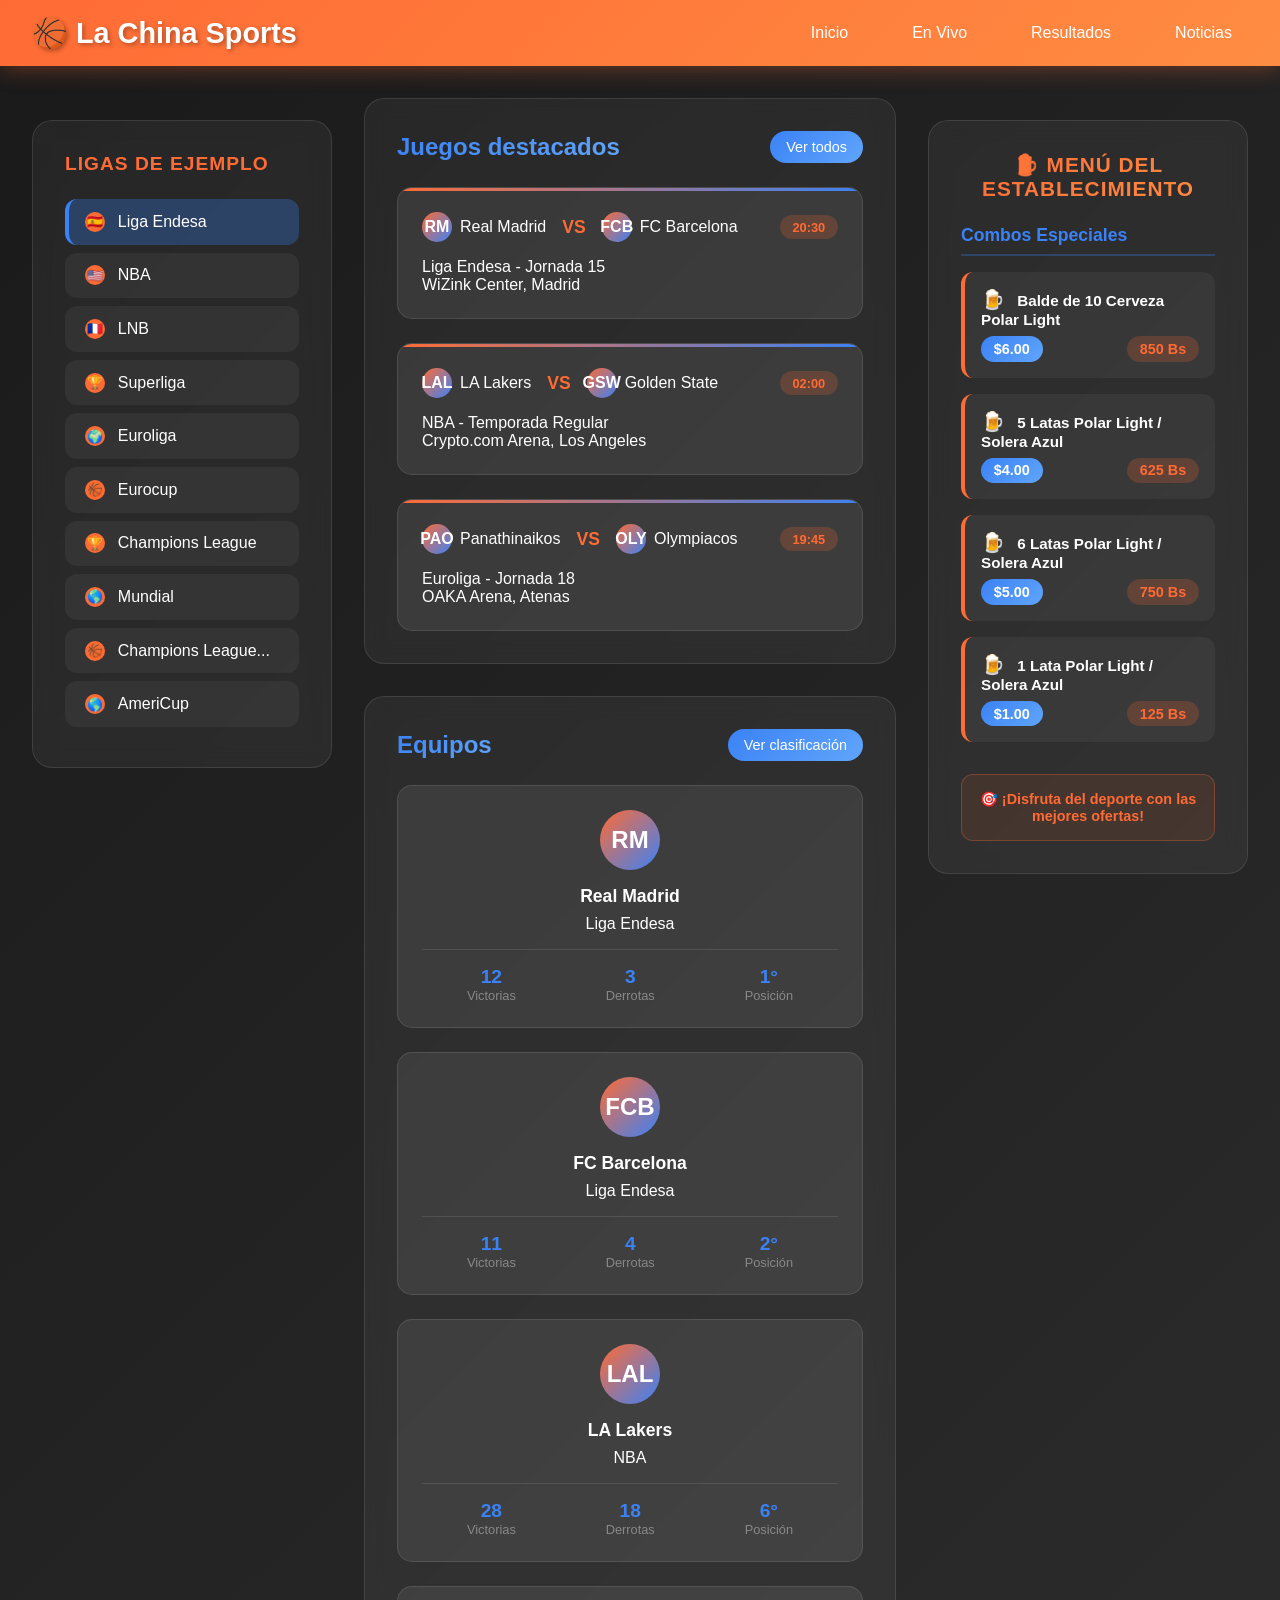
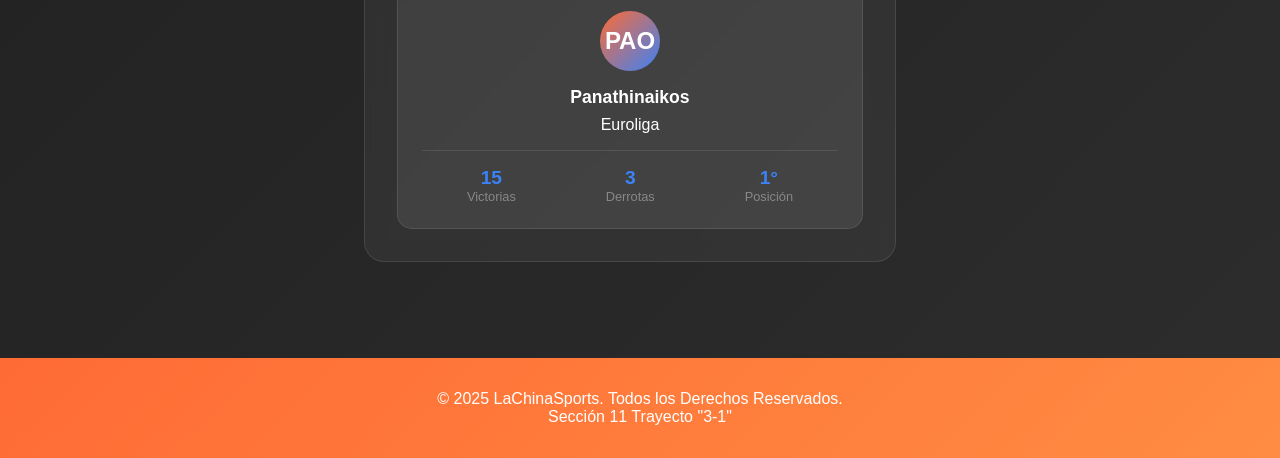
==== index.html @ 9b8b511a "Add files via upload" ====
<!DOCTYPE html>
<html lang="es">
<head>
    <meta charset="UTF-8">
    <meta name="viewport" content="width=device-width, initial-scale=1.0">
    <title>La China Sports</title>
    <link rel="stylesheet" href="styles.css">
</head>
<body>
    <header class="header">
        <div class="header-content">
            <div class="logo">🏀 La China Sports</div>
            
            <button class="menu-toggle">☰</button>
            <nav>
                <ul class="nav-links">
                    <li><a href="#home">Inicio</a></li>
                    <li><a href="#live">En Vivo</a></li>
                    <li><a href="#scores">Resultados</a></li>
                    <li><a href="#news">Noticias</a></li>
                </ul>
            </nav>
        </div>
    </header>

    <div class="main-container">
        <aside class="sidebar">
            <h3>Ligas de ejemplo</h3>
            <ul class="league-list">
                <li class="league-item active">
                    <span class="league-icon">🇪🇸</span>
                    <span>Liga Endesa</span>
                </li>
                <li class="league-item">
                    <span class="league-icon">🇺🇸</span>
                    <span>NBA</span>
                </li>
                <li class="league-item">
                    <span class="league-icon">🇫🇷</span>
                    <span>LNB</span>
                </li>
                <li class="league-item">
                    <span class="league-icon">🏆</span>
                    <span>Superliga</span>
                </li>
                <li class="league-item">
                    <span class="league-icon">🌍</span>
                    <span>Euroliga</span>
                </li>
                <li class="league-item">
                    <span class="league-icon">🏀</span>
                    <span>Eurocup</span>
                </li>
                <li class="league-item">
                    <span class="league-icon">🏆</span>
                    <span>Champions League</span>
                </li>
                <li class="league-item">
                    <span class="league-icon">🌎</span>
                    <span>Mundial</span>
                </li>
                <li class="league-item">
                    <span class="league-icon">🏀</span>
                    <span>Champions League...</span>
                </li>
                <li class="league-item">
                    <span class="league-icon">🌎</span>
                    <span>AmeriCup</span>
                </li>
            </ul>
        </aside>

        <main class="content-area">
            <section class="content-section">
                <div class="section-header">
                    <h2 class="section-title">Juegos destacados</h2>
                    <button class="view-all">Ver todos</button>
                </div>
                <div class="games-grid">
                    <div class="game-card">
                        <div class="game-info">
                            <div class="teams">
                                <div class="team">
                                    <div class="team-logo">RM</div>
                                    <span>Real Madrid</span>
                                </div>
                                <span class="vs">VS</span>
                                <div class="team">
                                    <div class="team-logo">FCB</div>
                                    <span>FC Barcelona</span>
                                </div>
                            </div>
                            <div class="game-time">20:30</div>
                        </div>
                        <div class="game-details">
                            <p>Liga Endesa - Jornada 15</p>
                            <p>WiZink Center, Madrid</p>
                        </div>
                    </div>
                    
                    <div class="game-card">
                        <div class="game-info">
                            <div class="teams">
                                <div class="team">
                                    <div class="team-logo">LAL</div>
                                    <span>LA Lakers</span>
                                </div>
                                <span class="vs">VS</span>
                                <div class="team">
                                    <div class="team-logo">GSW</div>
                                    <span>Golden State</span>
                                </div>
                            </div>
                            <div class="game-time">02:00</div>
                        </div>
                        <div class="game-details">
                            <p>NBA - Temporada Regular</p>
                            <p>Crypto.com Arena, Los Angeles</p>
                        </div>
                    </div>

                    <div class="game-card">
                        <div class="game-info">
                            <div class="teams">
                                <div class="team">
                                    <div class="team-logo">PAO</div>
                                    <span>Panathinaikos</span>
                                </div>
                                <span class="vs">VS</span>
                                <div class="team">
                                    <div class="team-logo">OLY</div>
                                    <span>Olympiacos</span>
                                </div>
                            </div>
                            <div class="game-time">19:45</div>
                        </div>
                        <div class="game-details">
                            <p>Euroliga - Jornada 18</p>
                            <p>OAKA Arena, Atenas</p>
                        </div>
                    </div>
                </div>
            </section>

            <section class="content-section">
                <div class="section-header">
                    <h2 class="section-title">Equipos</h2>
                    <button class="view-all">Ver clasificación</button>
                </div>
                <div class="teams-grid">
                    <div class="team-card">
                        <div class="team-logo-large">RM</div>
                        <div class="team-name">Real Madrid</div>
                        <p>Liga Endesa</p>
                        <div class="team-stats">
                            <div class="stat">
                                <div class="stat-value">12</div>
                                <div class="stat-label">Victorias</div>
                            </div>
                            <div class="stat">
                                <div class="stat-value">3</div>
                                <div class="stat-label">Derrotas</div>
                            </div>
                            <div class="stat">
                                <div class="stat-value">1°</div>
                                <div class="stat-label">Posición</div>
                            </div>
                        </div>
                    </div>

                    <div class="team-card">
                        <div class="team-logo-large">FCB</div>
                        <div class="team-name">FC Barcelona</div>
                        <p>Liga Endesa</p>
                        <div class="team-stats">
                            <div class="stat">
                                <div class="stat-value">11</div>
                                <div class="stat-label">Victorias</div>
                            </div>
                            <div class="stat">
                                <div class="stat-value">4</div>
                                <div class="stat-label">Derrotas</div>
                            </div>
                            <div class="stat">
                                <div class="stat-value">2°</div>
                                <div class="stat-label">Posición</div>
                            </div>
                        </div>
                    </div>

                    <div class="team-card">
                        <div class="team-logo-large">LAL</div>
                        <div class="team-name">LA Lakers</div>
                        <p>NBA</p>
                        <div class="team-stats">
                            <div class="stat">
                                <div class="stat-value">28</div>
                                <div class="stat-label">Victorias</div>
                            </div>
                            <div class="stat">
                                <div class="stat-value">18</div>
                                <div class="stat-label">Derrotas</div>
                            </div>
                            <div class="stat">
                                <div class="stat-value">6°</div>
                                <div class="stat-label">Posición</div>
                            </div>
                        </div>
                    </div>

                    <div class="team-card">
                        <div class="team-logo-large">PAO</div>
                        <div class="team-name">Panathinaikos</div>
                        <p>Euroliga</p>
                        <div class="team-stats">
                            <div class="stat">
                                <div class="stat-value">15</div>
                                <div class="stat-label">Victorias</div>
                            </div>
                            <div class="stat">
                                <div class="stat-value">3</div>
                                <div class="stat-label">Derrotas</div>
                            </div>
                            <div class="stat">
                                <div class="stat-value">1°</div>
                                <div class="stat-label">Posición</div>
                            </div>
                        </div>
                    </div>
                </div>
            </section>
        </main>

        <aside class="menu-sidebar">
            <h3>🍺 Menú del Establecimiento</h3>
            
            <div class="menu-category">
                <div class="menu-category-title">Combos Especiales</div>
                
                <div class="menu-item">
                    <div class="menu-item-content">
                        <div class="menu-item-name">
                            <span class="beer-icon">🍺</span>
                            Balde de 10 Cerveza Polar Light
                        </div>
                        <div class="menu-item-price">
                            <span class="price-usd">$6.00</span>
                            <span class="price-bs">850 Bs</span>
                        </div>
                    </div>
                </div>

                <div class="menu-item">
                    <div class="menu-item-content">
                        <div class="menu-item-name">
                            <span class="beer-icon">🍺</span>
                            5 Latas Polar Light / Solera Azul
                        </div>
                        <div class="menu-item-price">
                            <span class="price-usd">$4.00</span>
                            <span class="price-bs">625 Bs</span>
                        </div>
                    </div>
                </div>

                <div class="menu-item">
                    <div class="menu-item-content">
                        <div class="menu-item-name">
                            <span class="beer-icon">🍺</span>
                            6 Latas Polar Light / Solera Azul
                        </div>
                        <div class="menu-item-price">
                            <span class="price-usd">$5.00</span>
                            <span class="price-bs">750 Bs</span>
                        </div>
                    </div>
                </div>

                <div class="menu-item">
                    <div class="menu-item-content">
                        <div class="menu-item-name">
                            <span class="beer-icon">🍺</span>
                            1 Lata Polar Light / Solera Azul
                        </div>
                        <div class="menu-item-price">
                            <span class="price-usd">$1.00</span>
                            <span class="price-bs">125 Bs</span>
                        </div>
                    </div>
                </div>
            </div>

            <div class="menu-footer">
                <div class="menu-footer-text">
                    🎯 ¡Disfruta del deporte con las mejores ofertas!
                </div>
            </div>
        </aside>
    </div>

    <footer class="footer">
        <div class="footer-content">
            <p>&copy; 2025 LaChinaSports. Todos los Derechos Reservados.</p>
            <p>Sección 11 Trayecto "3-1"</p>
        </div>
    </footer>

    <script src="script.js"></script>
    
</body>
</html>
---- styles.css ----
* {
            margin: 0;
            padding: 0;
            box-sizing: border-box;
        }

        body {
            font-family: 'Segoe UI', Tahoma, Geneva, Verdana, sans-serif;
            background: linear-gradient(135deg, #1a1a1a 0%, #2d2d2d 100%);
            color: #ffffff;
            overflow-x: hidden;
        }

        .header {
            background: linear-gradient(135deg, #ff6b35 0%, #ff8c42 100%);
            padding: 1rem 2rem;
            box-shadow: 0 4px 20px rgba(255, 107, 53, 0.3);
            position: sticky;
            top: 0;
            z-index: 1000;
        }

        .header-content {
            display: flex;
            justify-content: space-between;
            align-items: center;
            max-width: 1600px;
            margin: 0 auto;
        }

        .logo {
            font-size: 1.8rem;
            font-weight: bold;
            color: white;
            text-shadow: 2px 2px 4px rgba(0,0,0,0.3);
        }

        .menu-toggle {
            display: none;
            background: none;
            border: none;
            color: white;
            font-size: 1.5rem;
            cursor: pointer;
        }

        .nav-links {
            display: flex;
            gap: 2rem;
            list-style: none;
        }

        .nav-links a {
            color: white;
            text-decoration: none;
            padding: 0.5rem 1rem;
            border-radius: 25px;
            transition: all 0.3s ease;
            font-weight: 500;
        }

        .nav-links a:hover {
            background: rgba(255, 255, 255, 0.2);
            transform: translateY(-2px);
        }

        .main-container {
            display: flex;
            max-width: 1600px;
            margin: 0 auto;
            padding: 2rem;
            gap: 2rem;
            min-height: calc(100vh - 120px);
        }

        .sidebar {
            width: 300px;
            background: rgba(255, 255, 255, 0.05);
            border-radius: 20px;
            padding: 2rem;
            backdrop-filter: blur(10px);
            border: 1px solid rgba(255, 255, 255, 0.1);
            height: fit-content;
            position: sticky;
            top: 120px;
        }

        .sidebar h3 {
            color: #ff6b35;
            margin-bottom: 1.5rem;
            font-size: 1.2rem;
            text-transform: uppercase;
            letter-spacing: 1px;
        }

        .league-list {
            list-style: none;
        }

        .league-item {
            margin-bottom: 0.5rem;
            padding: 0.8rem 1rem;
            background: rgba(255, 255, 255, 0.05);
            border-radius: 12px;
            cursor: pointer;
            transition: all 0.3s ease;
            border-left: 4px solid transparent;
            display: flex;
            align-items: center;
            gap: 0.8rem;
        }

        .league-item:hover {
            background: rgba(59, 130, 246, 0.2);
            border-left-color: #3b82f6;
            transform: translateX(5px);
        }

        .league-item.active {
            background: rgba(59, 130, 246, 0.3);
            border-left-color: #3b82f6;
        }

        .league-icon {
            width: 20px;
            height: 20px;
            border-radius: 50%;
            background: #ff6b35;
            display: flex;
            align-items: center;
            justify-content: center;
            font-size: 0.8rem;
            font-weight: bold;
        }

        .content-area {
            flex: 1;
            display: flex;
            flex-direction: column;
            gap: 2rem;
            min-width: 0;
        }

        .menu-sidebar {
            width: 320px;
            background: rgba(255, 255, 255, 0.05);
            border-radius: 20px;
            padding: 2rem;
            backdrop-filter: blur(10px);
            border: 1px solid rgba(255, 255, 255, 0.1);
            height: fit-content;
            position: sticky;
            top: 120px;
        }

        .menu-sidebar h3 {
            color: #ff6b35;
            margin-bottom: 1.5rem;
            font-size: 1.3rem;
            text-transform: uppercase;
            letter-spacing: 1px;
            text-align: center;
            background: linear-gradient(135deg, #ff6b35 0%, #ff8c42 100%);
            -webkit-background-clip: text;
            -webkit-text-fill-color: transparent;
            background-clip: text;
        }

        .menu-category {
            margin-bottom: 2rem;
        }

        .menu-category-title {
            color: #3b82f6;
            font-size: 1.1rem;
            font-weight: bold;
            margin-bottom: 1rem;
            padding-bottom: 0.5rem;
            border-bottom: 2px solid rgba(59, 130, 246, 0.3);
        }

        .menu-item {
            background: rgba(255, 255, 255, 0.05);
            border-radius: 12px;
            padding: 1rem;
            margin-bottom: 1rem;
            border-left: 4px solid #ff6b35;
            transition: all 0.3s ease;
            position: relative;
            overflow: hidden;
        }

        .menu-item::before {
            content: '';
            position: absolute;
            top: 0;
            left: 0;
            right: 0;
            bottom: 0;
            background: linear-gradient(135deg, rgba(255, 107, 53, 0.1) 0%, rgba(59, 130, 246, 0.1) 100%);
            opacity: 0;
            transition: opacity 0.3s ease;
        }

        .menu-item:hover::before {
            opacity: 1;
        }

        .menu-item:hover {
            transform: translateX(-5px);
            box-shadow: 0 8px 25px rgba(255, 107, 53, 0.2);
        }

        .menu-item-content {
            position: relative;
            z-index: 1;
        }

        .menu-item-name {
            font-weight: bold;
            color: #ffffff;
            margin-bottom: 0.5rem;
            font-size: 0.95rem;
        }

        .menu-item-price {
            display: flex;
            justify-content: space-between;
            align-items: center;
            gap: 1rem;
        }

        .price-usd {
            background: linear-gradient(135deg, #3b82f6 0%, #60a5fa 100%);
            color: white;
            padding: 0.3rem 0.8rem;
            border-radius: 15px;
            font-weight: bold;
            font-size: 0.9rem;
        }

        .price-bs {
            background: rgba(255, 107, 53, 0.2);
            color: #ff6b35;
            padding: 0.3rem 0.8rem;
            border-radius: 15px;
            font-weight: bold;
            font-size: 0.9rem;
        }

        .menu-footer {
            background: rgba(255, 107, 53, 0.1);
            border-radius: 12px;
            padding: 1rem;
            text-align: center;
            border: 1px solid rgba(255, 107, 53, 0.3);
        }

        .menu-footer-text {
            color: #ff6b35;
            font-size: 0.9rem;
            font-weight: bold;
        }

        .beer-icon {
            font-size: 1.2rem;
            margin-right: 0.5rem;
        }

        .content-section {
            background: rgba(255, 255, 255, 0.05);
            border-radius: 20px;
            padding: 2rem;
            backdrop-filter: blur(10px);
            border: 1px solid rgba(255, 255, 255, 0.1);
        }

        .section-header {
            display: flex;
            justify-content: space-between;
            align-items: center;
            margin-bottom: 1.5rem;
        }

        .section-title {
            background: linear-gradient(135deg, #3b82f6 0%, #60a5fa 100%);
            -webkit-background-clip: text;
            -webkit-text-fill-color: transparent;
            background-clip: text;
            font-size: 1.5rem;
            font-weight: bold;
        }

        .view-all {
            background: linear-gradient(135deg, #3b82f6 0%, #60a5fa 100%);
            border: none;
            color: white;
            padding: 0.5rem 1rem;
            border-radius: 25px;
            cursor: pointer;
            font-size: 0.9rem;
            transition: all 0.3s ease;
        }

        .view-all:hover {
            transform: translateY(-2px);
            box-shadow: 0 8px 25px rgba(59, 130, 246, 0.4);
        }

        .games-grid {
            display: grid;
            grid-template-columns: repeat(auto-fit, minmax(300px, 1fr));
            gap: 1.5rem;
        }

        .game-card {
            background: rgba(255, 255, 255, 0.08);
            border-radius: 15px;
            padding: 1.5rem;
            transition: all 0.3s ease;
            border: 1px solid rgba(255, 255, 255, 0.1);
            position: relative;
            overflow: hidden;
        }

        .game-card::before {
            content: '';
            position: absolute;
            top: 0;
            left: 0;
            right: 0;
            height: 3px;
            background: linear-gradient(90deg, #ff6b35, #3b82f6);
        }

        .game-card:hover {
            transform: translateY(-5px);
            box-shadow: 0 15px 40px rgba(0, 0, 0, 0.3);
        }

        .game-info {
            display: flex;
            justify-content: space-between;
            align-items: center;
            margin-bottom: 1rem;
        }

        .teams {
            display: flex;
            align-items: center;
            gap: 1rem;
        }

        .team {
            display: flex;
            align-items: center;
            gap: 0.5rem;
        }

        .team-logo {
            width: 30px;
            height: 30px;
            border-radius: 50%;
            background: linear-gradient(135deg, #ff6b35, #3b82f6);
            display: flex;
            align-items: center;
            justify-content: center;
            font-weight: bold;
            color: white;
        }

        .vs {
            color: #ff6b35;
            font-weight: bold;
            font-size: 1.1rem;
        }

        .game-time {
            background: rgba(255, 107, 53, 0.2);
            padding: 0.3rem 0.8rem;
            border-radius: 15px;
            font-size: 0.8rem;
            color: #ff6b35;
            font-weight: bold;
        }

        .teams-grid {
            display: grid;
            grid-template-columns: repeat(auto-fit, minmax(250px, 1fr));
            gap: 1.5rem;
        }

        .team-card {
            background: rgba(255, 255, 255, 0.08);
            border-radius: 15px;
            padding: 1.5rem;
            text-align: center;
            transition: all 0.3s ease;
            border: 1px solid rgba(255, 255, 255, 0.1);
        }

        .team-card:hover {
            transform: translateY(-3px);
            box-shadow: 0 10px 30px rgba(0, 0, 0, 0.3);
        }

        .team-logo-large {
            width: 60px;
            height: 60px;
            border-radius: 50%;
            background: linear-gradient(135deg, #ff6b35, #3b82f6);
            display: flex;
            align-items: center;
            justify-content: center;
            font-weight: bold;
            color: white;
            font-size: 1.5rem;
            margin: 0 auto 1rem;
        }

        .team-name {
            font-size: 1.1rem;
            font-weight: bold;
            margin-bottom: 0.5rem;
        }

        .team-stats {
            display: flex;
            justify-content: space-around;
            margin-top: 1rem;
            padding-top: 1rem;
            border-top: 1px solid rgba(255, 255, 255, 0.1);
        }

        .stat {
            text-align: center;
        }

        .stat-value {
            font-size: 1.2rem;
            font-weight: bold;
            color: #3b82f6;
        }

        .stat-label {
            font-size: 0.8rem;
            color: #888;
        }

        .footer {
            background: linear-gradient(135deg, #ff6b35 0%, #ff8c42 100%);
            padding: 2rem;
            text-align: center;
            margin-top: 4rem;
        }

        .footer-content {
            max-width: 1600px;
            margin: 0 auto;
        }

        @media (max-width: 1024px) {
            .main-container {
                flex-direction: column;
            }
            
            .menu-sidebar {
                width: 100%;
                position: static;
                order: 3;
            }
            
            .sidebar {
                width: 100%;
                position: static;
            }
        }

        @media (max-width: 768px) {
            .menu-toggle {
                display: block;
            }

            .nav-links {
                display: none;
            }

            .main-container {
                flex-direction: column;
                padding: 1rem;
            }

            .sidebar {
                width: 100%;
                position: static;
            }
            
            .menu-sidebar {
                width: 100%;
                position: static;
                order: 3;
            }

            .games-grid, .teams-grid {
                grid-template-columns: 1fr;
            }
        }

        .loading-animation {
            display: inline-block;
            width: 20px;
            height: 20px;
            border: 3px solid rgba(255, 255, 255, 0.3);
            border-radius: 50%;
            border-top-color: #ff6b35;
            animation: spin 1s ease-in-out infinite;
        }

        @keyframes spin {
            to { transform: rotate(360deg); }
        }
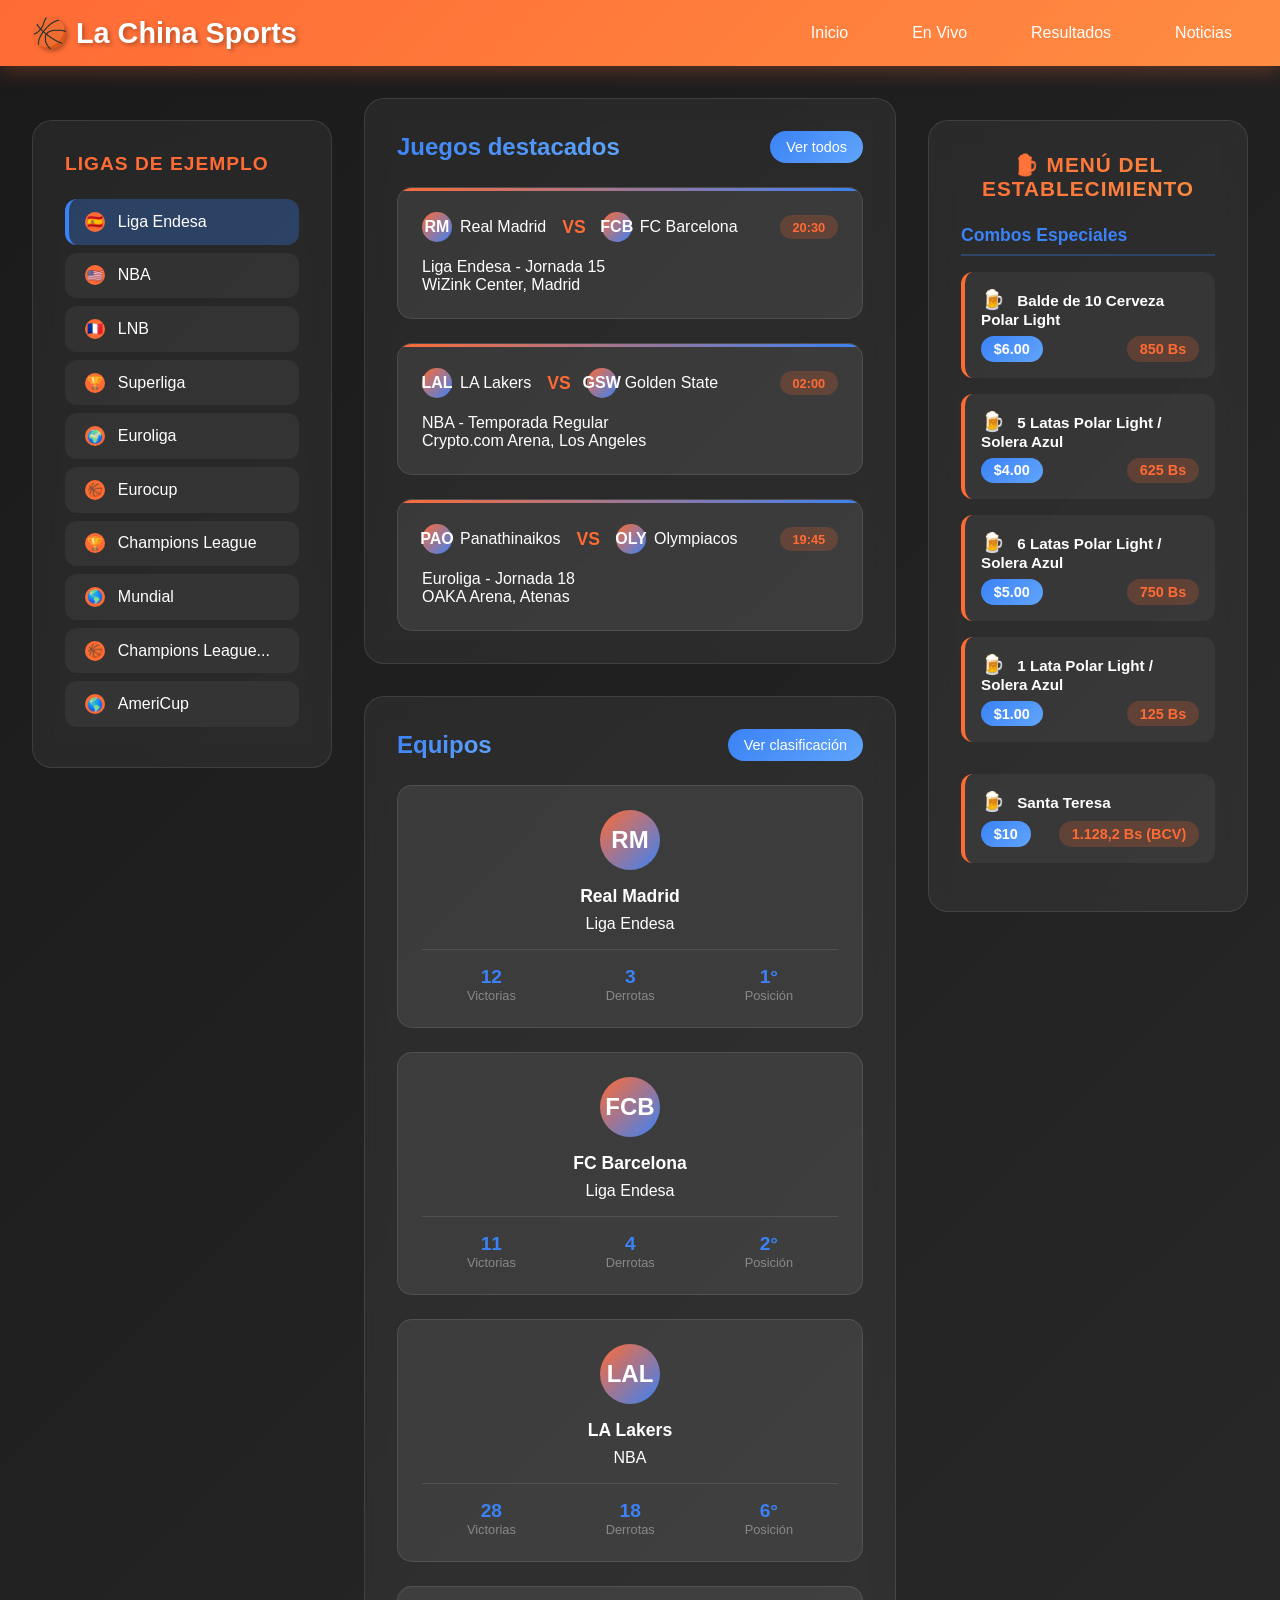
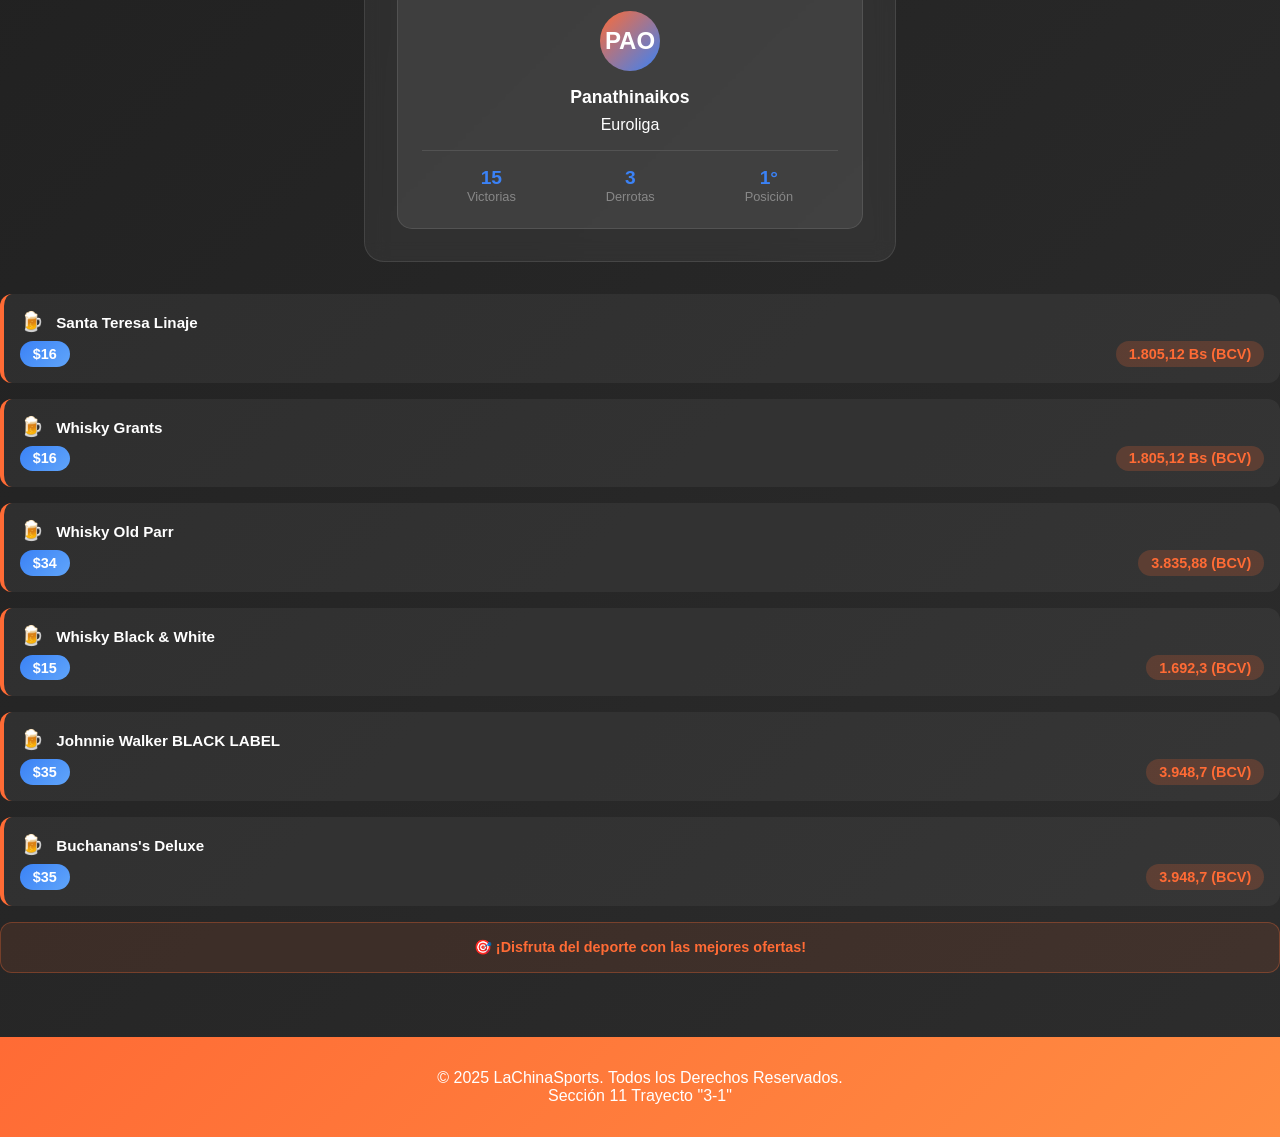
==== commit ebf72d4b: "Feat: Al añadir los demás combos de la empresa, el layout se daño y no se componerlo." ====
--- a/index.html
+++ b/index.html
@@ -289,6 +289,101 @@
                     </div>
                 </div>
             </div>
+            
+            <div class="menu-item">
+                <div class="menu-item-content">
+                    <div class="menu-item-name">
+                        <span class="beer-icon">🍺</span>
+                        Santa Teresa
+                    </div>
+                    <div class="menu-item-price">
+                        <span class="price-usd">$10</span>
+                        <span class="price-bs">1.128,2 Bs (BCV) </span>
+                    </div>
+                </div>
+            </div>
+        </div>
+
+        <div class="menu-item">
+            <div class="menu-item-content">
+                <div class="menu-item-name">
+                    <span class="beer-icon">🍺</span>
+                    Santa Teresa Linaje
+                </div>
+                <div class="menu-item-price">
+                    <span class="price-usd">$16</span>
+                    <span class="price-bs">1.805,12 Bs (BCV) </span>
+                </div>
+            </div>
+        </div>
+    </div>
+
+    <div class="menu-item">
+        <div class="menu-item-content">
+            <div class="menu-item-name">
+                <span class="beer-icon">🍺</span>
+                Whisky Grants
+            </div>
+            <div class="menu-item-price">
+                <span class="price-usd">$16</span>
+                <span class="price-bs">1.805,12 Bs (BCV) </span>
+            </div>
+        </div>
+    </div>
+</div>
+
+<div class="menu-item">
+    <div class="menu-item-content">
+        <div class="menu-item-name">
+            <span class="beer-icon">🍺</span>
+            Whisky Old Parr
+        </div>
+        <div class="menu-item-price">
+            <span class="price-usd">$34</span>
+            <span class="price-bs">3.835,88 (BCV) </span>
+        </div>
+    </div>
+</div>
+
+<div class="menu-item">
+    <div class="menu-item-content">
+        <div class="menu-item-name">
+            <span class="beer-icon">🍺</span>
+            Whisky Black & White
+        </div>
+        <div class="menu-item-price">
+            <span class="price-usd">$15</span>
+            <span class="price-bs">1.692,3 (BCV) </span>
+        </div>
+    </div>
+</div>
+
+<div class="menu-item">
+    <div class="menu-item-content">
+        <div class="menu-item-name">
+            <span class="beer-icon">🍺</span>
+            Johnnie Walker BLACK LABEL
+        </div>
+        <div class="menu-item-price">
+            <span class="price-usd">$35</span>
+            <span class="price-bs">3.948,7 (BCV) </span>
+        </div>
+    </div>
+</div>
+
+<div class="menu-item">
+    <div class="menu-item-content">
+        <div class="menu-item-name">
+            <span class="beer-icon">🍺</span>
+            Buchanans's Deluxe
+        </div>
+        <div class="menu-item-price">
+            <span class="price-usd">$35</span>
+            <span class="price-bs">3.948,7 (BCV) </span>
+        </div>
+    </div>
+</div>
+</div>
 
             <div class="menu-footer">
                 <div class="menu-footer-text">
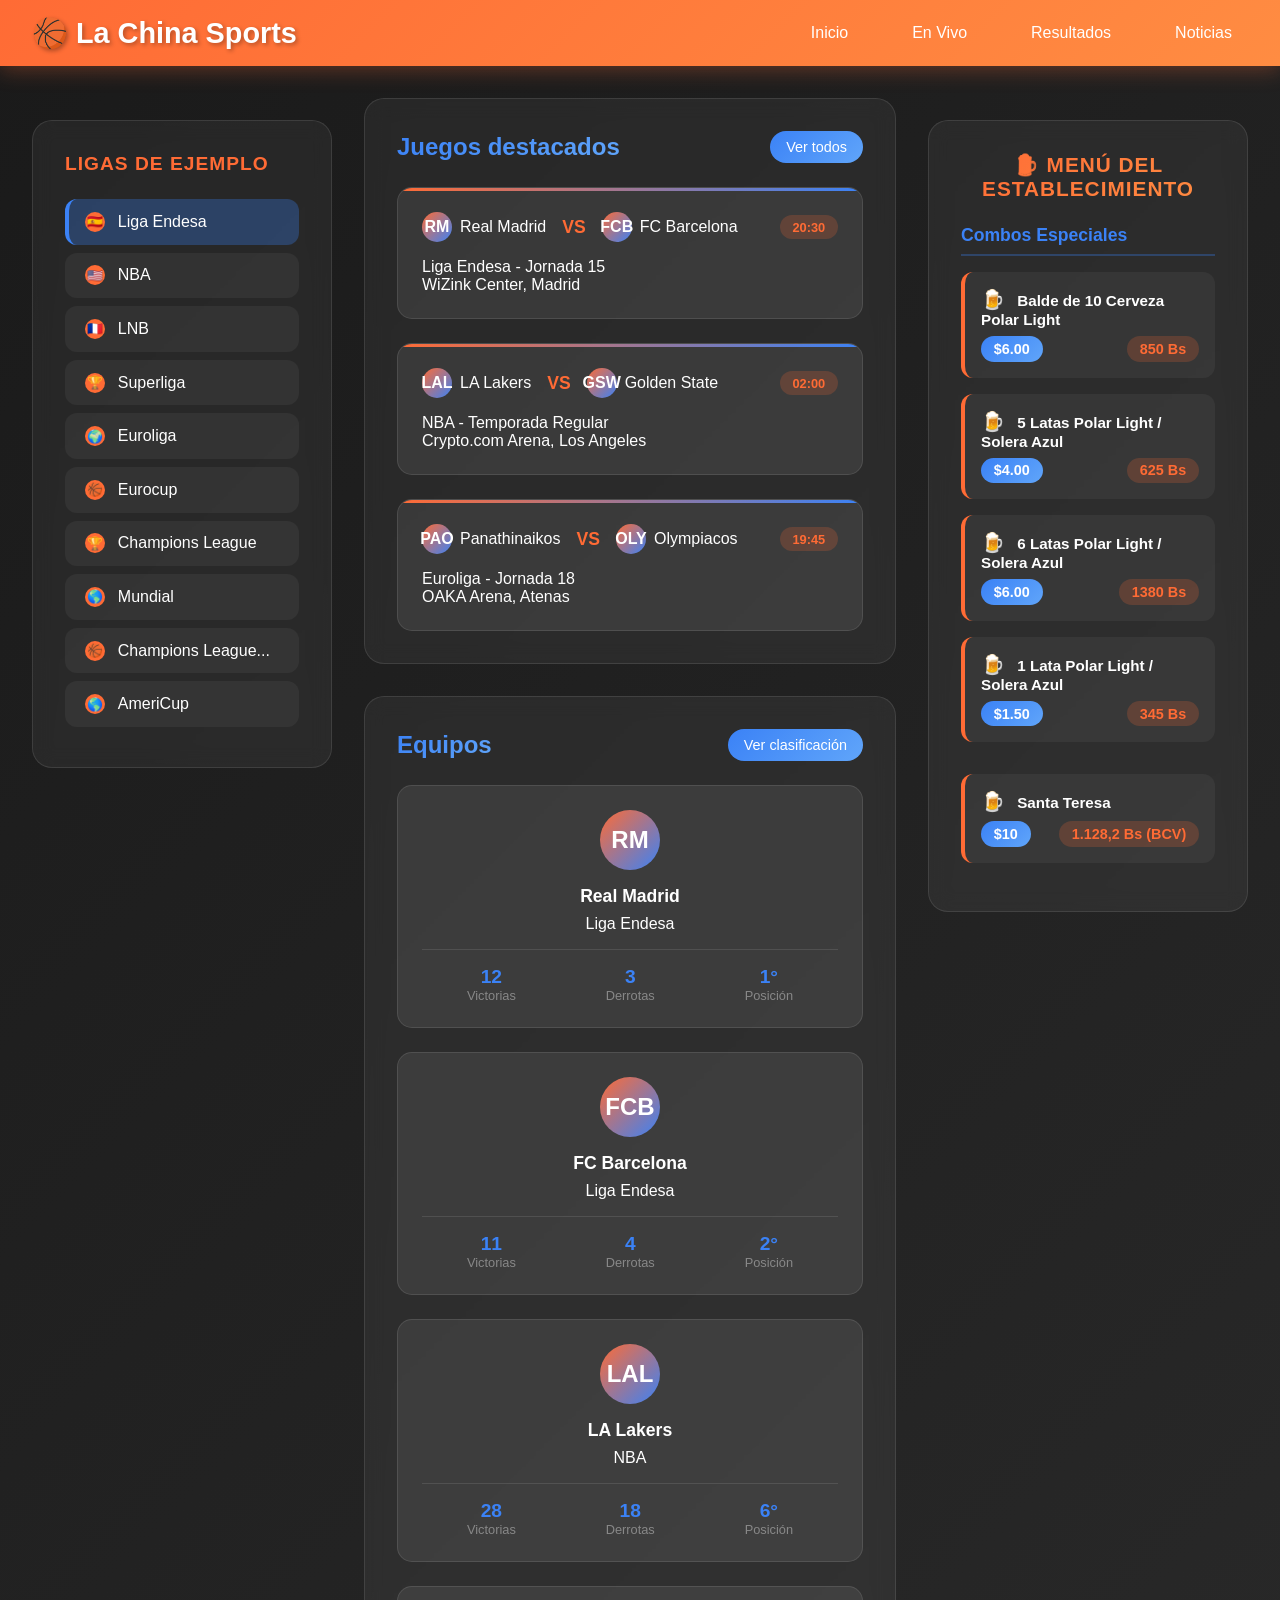
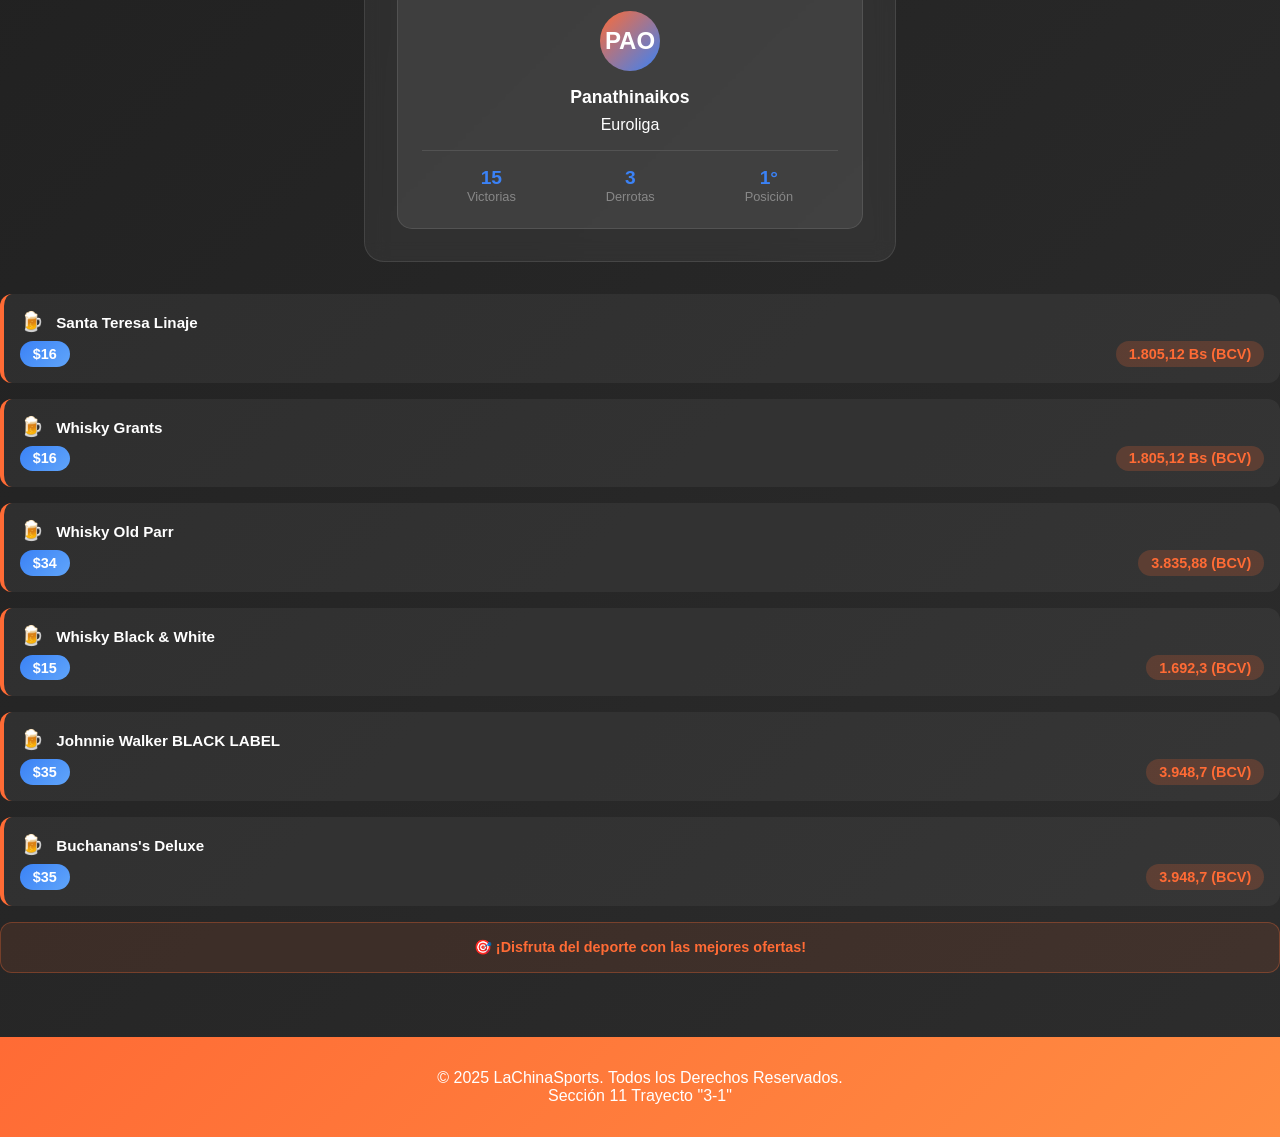
==== commit 69956c0b: "Update index.html" ====
--- a/index.html
+++ b/index.html
@@ -270,8 +270,8 @@
                             6 Latas Polar Light / Solera Azul
                         </div>
                         <div class="menu-item-price">
-                            <span class="price-usd">$5.00</span>
-                            <span class="price-bs">750 Bs</span>
+                            <span class="price-usd">$6.00</span>
+                            <span class="price-bs"> 1380 Bs</span>
                         </div>
                     </div>
                 </div>
@@ -283,8 +283,8 @@
                             1 Lata Polar Light / Solera Azul
                         </div>
                         <div class="menu-item-price">
-                            <span class="price-usd">$1.00</span>
-                            <span class="price-bs">125 Bs</span>
+                            <span class="price-usd">$1.50</span>
+                            <span class="price-bs">345 Bs</span>
                         </div>
                     </div>
                 </div>
